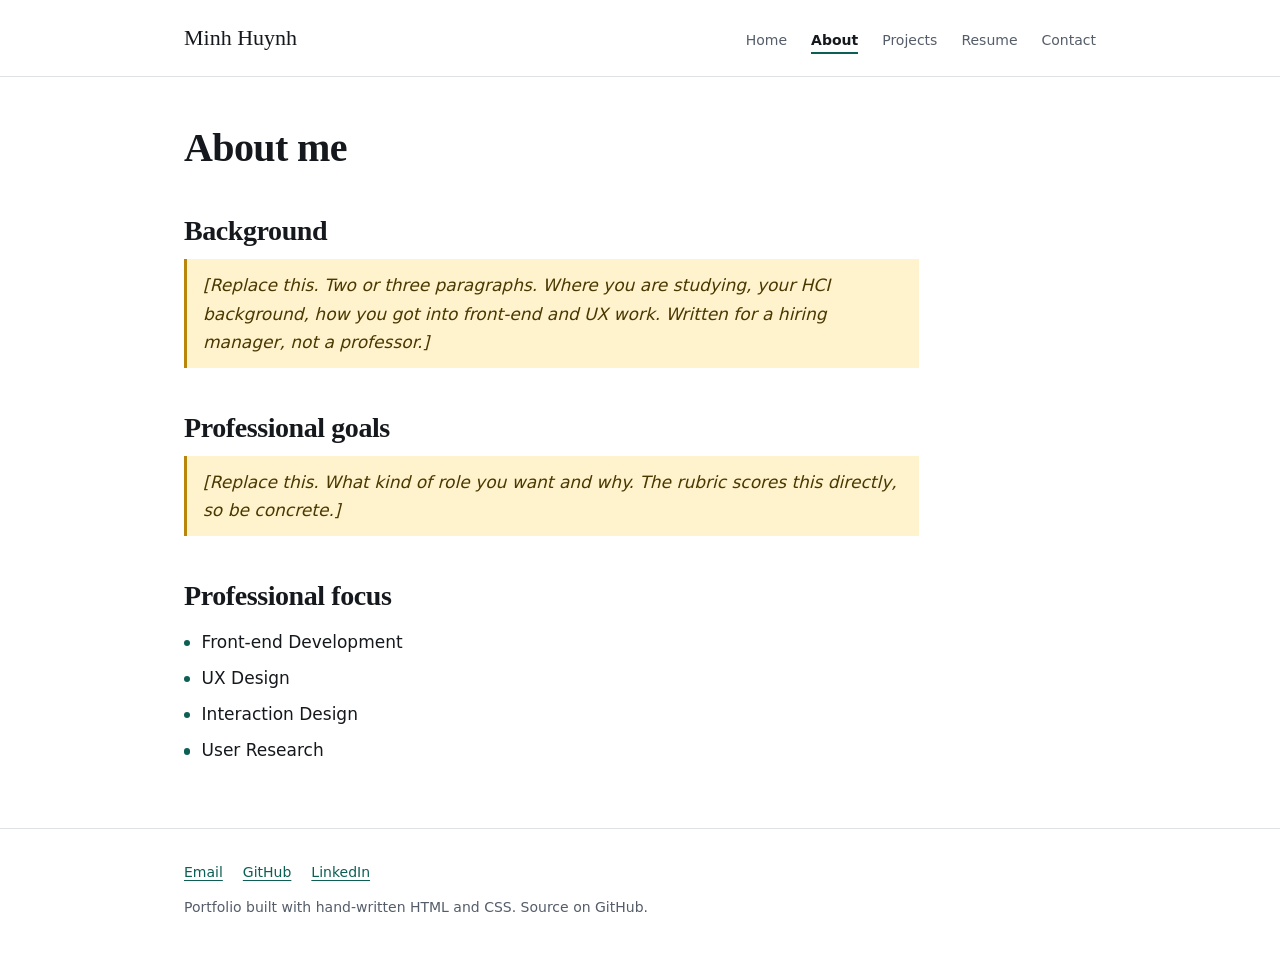
==== about/index.html @ adf96a78 "Add portfolio structure: nine pages, shared shell, stylesheet" ====
<!DOCTYPE html>
<html lang="en">
<head>
<meta charset="utf-8">
<meta name="viewport" content="width=device-width, initial-scale=1">
<title>About | Minh Huynh</title>
<meta name="description" content="Background, professional goals, and interests of Minh Huynh.">
<link rel="stylesheet" href="../css/style.css">
</head>
<body>
<a class="skip-link" href="#main">Skip to main content</a>

<header class="site-header">
  <div class="wrap header-inner">
    <a class="brand" href="../">Minh&nbsp;Huynh</a>
    <nav aria-label="Main">
      <ul class="nav">
        <li><a href="../">Home</a></li>
        <li><a href="../about/" aria-current="page">About</a></li>
        <li><a href="../projects/">Projects</a></li>
        <li><a href="../resume/">Resume</a></li>
        <li><a href="../contact/">Contact</a></li>
      </ul>
    </nav>
  </div>
</header>

<main id="main" tabindex="-1">
  <div class="wrap">
    <header class="page-head">
      <h1>About me</h1>
    </header>

    <section aria-labelledby="bio">
      <h2 id="bio">Background</h2>
      <p class="todo">[Replace this. Two or three paragraphs. Where you are studying, your HCI background, how you got into front-end and UX work. Written for a hiring manager, not a professor.]</p>
    </section>

    <section aria-labelledby="goals">
      <h2 id="goals">Professional goals</h2>
      <p class="todo">[Replace this. What kind of role you want and why. The rubric scores this directly, so be concrete.]</p>
    </section>

    <section aria-labelledby="focus">
      <h2 id="focus">Professional focus</h2>
      <ul class="pill-list">
        <li>Front-end Development</li>
        <li>UX Design</li>
        <li>Interaction Design</li>
        <li>User Research</li>
      </ul>
    </section>
  </div>

</main>

<footer class="site-footer">
  <div class="wrap">
    <p class="footer-links">
      <a href="mailto:huynhmin1003@gmail.com">Email</a>
      <a href="https://github.com/minhhuynh103">GitHub</a>
      <a href="https://www.linkedin.com/in/minh-huynh-b7bb15228/">LinkedIn</a>
    </p>
    <p class="footer-note">Portfolio built with hand-written HTML and CSS. Source on GitHub.</p>
  </div>
</footer>
</body>
</html>
---- css/style.css ----
/* ============================================================
   Minh Huynh — portfolio stylesheet
   Structure first. Every visual decision lives in the tokens
   below, so you can change the whole look from one block.
   ============================================================ */

/* --- 1. Design tokens ------------------------------------- */
:root {
  /* Colour. All text pairs below meet WCAG AA on --bg.
     If you change these, re-check with a contrast checker. */
  --bg:        #ffffff;
  --bg-sunk:   #f4f5f6;   /* cards, quiet panels */
  --ink:       #15181c;   /* body text        16.7:1 on --bg */
  --ink-muted: #545d69;   /* captions, meta    6.6:1 on --bg */
  --accent:    #0b5f55;   /* links, emphasis   7.1:1 on --bg */
  --accent-hi: #084842;   /* hover */
  --rule:      #dfe2e5;

  /* Type. Swap these two lines to change the whole voice.
     For a web font, add a <link> in each page <head> first. */
  --font-display: "Iowan Old Style", "Palatino Linotype", Palatino, Georgia, serif;
  --font-body: system-ui, -apple-system, "Segoe UI", Roboto, sans-serif;

  /* Scale */
  --step--1: 0.875rem;
  --step-0:  1.0625rem;
  --step-1:  1.375rem;
  --step-2:  1.75rem;
  --step-3:  2.5rem;
  --step-4:  3.25rem;

  --measure: 68ch;        /* readable line length */
  --wrap: 60rem;
  --gap: 1.5rem;
}

/* --- 2. Reset --------------------------------------------- */
*, *::before, *::after { box-sizing: border-box; }
body, h1, h2, h3, p, ul, ol, figure, blockquote { margin: 0; }
ul { padding: 0; list-style: none; }
img { max-width: 100%; height: auto; display: block; }

/* --- 3. Base ---------------------------------------------- */
body {
  font-family: var(--font-body);
  font-size: var(--step-0);
  line-height: 1.65;
  color: var(--ink);
  background: var(--bg);
  -webkit-font-smoothing: antialiased;
}

h1, h2, h3 {
  font-family: var(--font-display);
  line-height: 1.15;
  font-weight: 600;
  letter-spacing: -0.015em;
}
h1 { font-size: var(--step-3); }
h2 { font-size: var(--step-2); margin-block: 2.75rem 0.75rem; }
h3 { font-size: var(--step-1); }

p, li { max-width: var(--measure); }
p + p { margin-top: 1rem; }

a { color: var(--accent); text-underline-offset: 0.18em; }
a:hover { color: var(--accent-hi); }

/* Visible focus. Do not remove. */
:focus-visible {
  outline: 3px solid var(--accent);
  outline-offset: 3px;
  border-radius: 2px;
}

.wrap {
  max-width: var(--wrap);
  margin-inline: auto;
  padding-inline: var(--gap);
}

/* --- 4. Skip link ----------------------------------------- */
.skip-link {
  position: absolute;
  left: -9999px;
  top: 0;
  background: var(--ink);
  color: #fff;
  padding: 0.75rem 1.25rem;
  z-index: 100;
}
.skip-link:focus {
  left: 0;
  color: #fff;
}

/* --- 5. Header and nav ------------------------------------ */
.site-header {
  border-bottom: 1px solid var(--rule);
  padding-block: 1.25rem;
}
.header-inner {
  display: flex;
  flex-wrap: wrap;
  align-items: baseline;
  justify-content: space-between;
  gap: 1rem;
}
.brand {
  font-family: var(--font-display);
  font-size: var(--step-1);
  color: var(--ink);
  text-decoration: none;
}
.nav {
  display: flex;
  flex-wrap: wrap;
  gap: 1.5rem;
  font-size: var(--step--1);
}
.nav a {
  color: var(--ink-muted);
  text-decoration: none;
  padding-block: 0.25rem;
  border-bottom: 2px solid transparent;
}
.nav a:hover { color: var(--ink); }
/* Current page is marked two ways, not by colour alone. */
.nav a[aria-current="page"] {
  color: var(--ink);
  border-bottom-color: var(--accent);
  font-weight: 600;
}

/* --- 6. Page furniture ------------------------------------ */
main { padding-block: 3rem 4rem; }
.page-head { margin-bottom: 1rem; }
.crumbs {
  font-size: var(--step--1);
  color: var(--ink-muted);
  margin-bottom: 1.5rem;
}
.crumbs span { padding-inline: 0.4rem; }

.eyebrow {
  font-size: var(--step--1);
  letter-spacing: 0.08em;
  text-transform: uppercase;
  color: var(--ink-muted);
  margin-bottom: 0.75rem;
}
.kicker { color: var(--ink-muted); margin-top: 0.5rem; }
.lede { font-size: var(--step-1); line-height: 1.5; margin-top: 1rem; }
.skills { color: var(--ink-muted); }

.hero { padding-block: 2rem 1rem; }
.hero h1 { font-size: var(--step-4); }

/* --- 7. Buttons ------------------------------------------- */
.cta-row {
  display: flex;
  flex-wrap: wrap;
  gap: 0.75rem;
  margin-top: 2rem;
  max-width: none;
}
.btn {
  display: inline-block;
  padding: 0.7rem 1.25rem;
  background: var(--accent);
  color: #fff;
  text-decoration: none;
  border-radius: 4px;
  font-size: var(--step--1);
  font-weight: 600;
}
.btn:hover { background: var(--accent-hi); color: #fff; }
.btn-quiet {
  background: transparent;
  color: var(--accent);
  border: 1px solid var(--rule);
}
.btn-quiet:hover { background: var(--bg-sunk); color: var(--accent-hi); }

/* --- 8. Cards --------------------------------------------- */
.cards {
  display: grid;
  grid-template-columns: repeat(auto-fit, minmax(16rem, 1fr));
  gap: var(--gap);
  margin-top: 1.5rem;
}
.card {
  max-width: none;
  background: var(--bg-sunk);
  border: 1px solid var(--rule);
  border-radius: 6px;
  padding: 1.5rem;
}
.card h3 { margin-bottom: 0.5rem; }
.card h3 a { text-decoration: none; }
.card h3 a:hover { text-decoration: underline; }
.card p { font-size: var(--step--1); max-width: none; }
.card .kicker { margin-bottom: 0.5rem; }

/* --- 9. Lists and figures --------------------------------- */
.pill-list, .contact-list { display: grid; gap: 0.5rem; margin-top: 1rem; }
.pill-list li { padding-left: 1.1rem; position: relative; }
.pill-list li::before {
  content: "";
  position: absolute; left: 0; top: 0.7em;
  width: 0.4rem; height: 0.4rem;
  background: var(--accent);
  border-radius: 50%;
}
figure { margin-top: 1.5rem; }
figure img { border: 1px solid var(--rule); border-radius: 4px; }
figcaption {
  font-size: var(--step--1);
  color: var(--ink-muted);
  margin-top: 0.6rem;
  max-width: var(--measure);
}

/* --- 10. Footer ------------------------------------------- */
.site-footer {
  border-top: 1px solid var(--rule);
  padding-block: 2rem 3rem;
  font-size: var(--step--1);
  color: var(--ink-muted);
}
.footer-links { display: flex; flex-wrap: wrap; gap: 1.25rem; max-width: none; }
.footer-note { margin-top: 0.75rem; }

/* --- 11. Utilities ---------------------------------------- */
.visually-hidden {
  position: absolute;
  width: 1px; height: 1px;
  padding: 0; margin: -1px;
  overflow: hidden;
  clip: rect(0 0 0 0);
  white-space: nowrap;
  border: 0;
}

/* Placeholder marker. DELETE this rule once all [brackets] are gone —
   if anything still shows up highlighted, you missed a spot. */
.todo {
  background: #fff3cd;
  border-left: 3px solid #b8860b;
  padding: 0.75rem 1rem;
  color: #4a3800;
  font-style: italic;
}

/* --- 12. Small screens ------------------------------------ */
@media (max-width: 40rem) {
  :root { --step-3: 2rem; --step-4: 2.35rem; --step-2: 1.5rem; }
  .header-inner { flex-direction: column; align-items: flex-start; }
  .nav { gap: 1rem 1.1rem; }
  main { padding-block: 2rem 3rem; }
}

/* --- 13. Preferences and print ---------------------------- */
@media (prefers-reduced-motion: reduce) {
  *, *::before, *::after {
    animation-duration: 0.01ms !important;
    transition-duration: 0.01ms !important;
  }
}
@media print {
  .site-header, .site-footer, .skip-link, .cta-row { display: none; }
  body { color: #000; }
  a::after { content: " (" attr(href) ")"; font-size: 0.85em; }
}
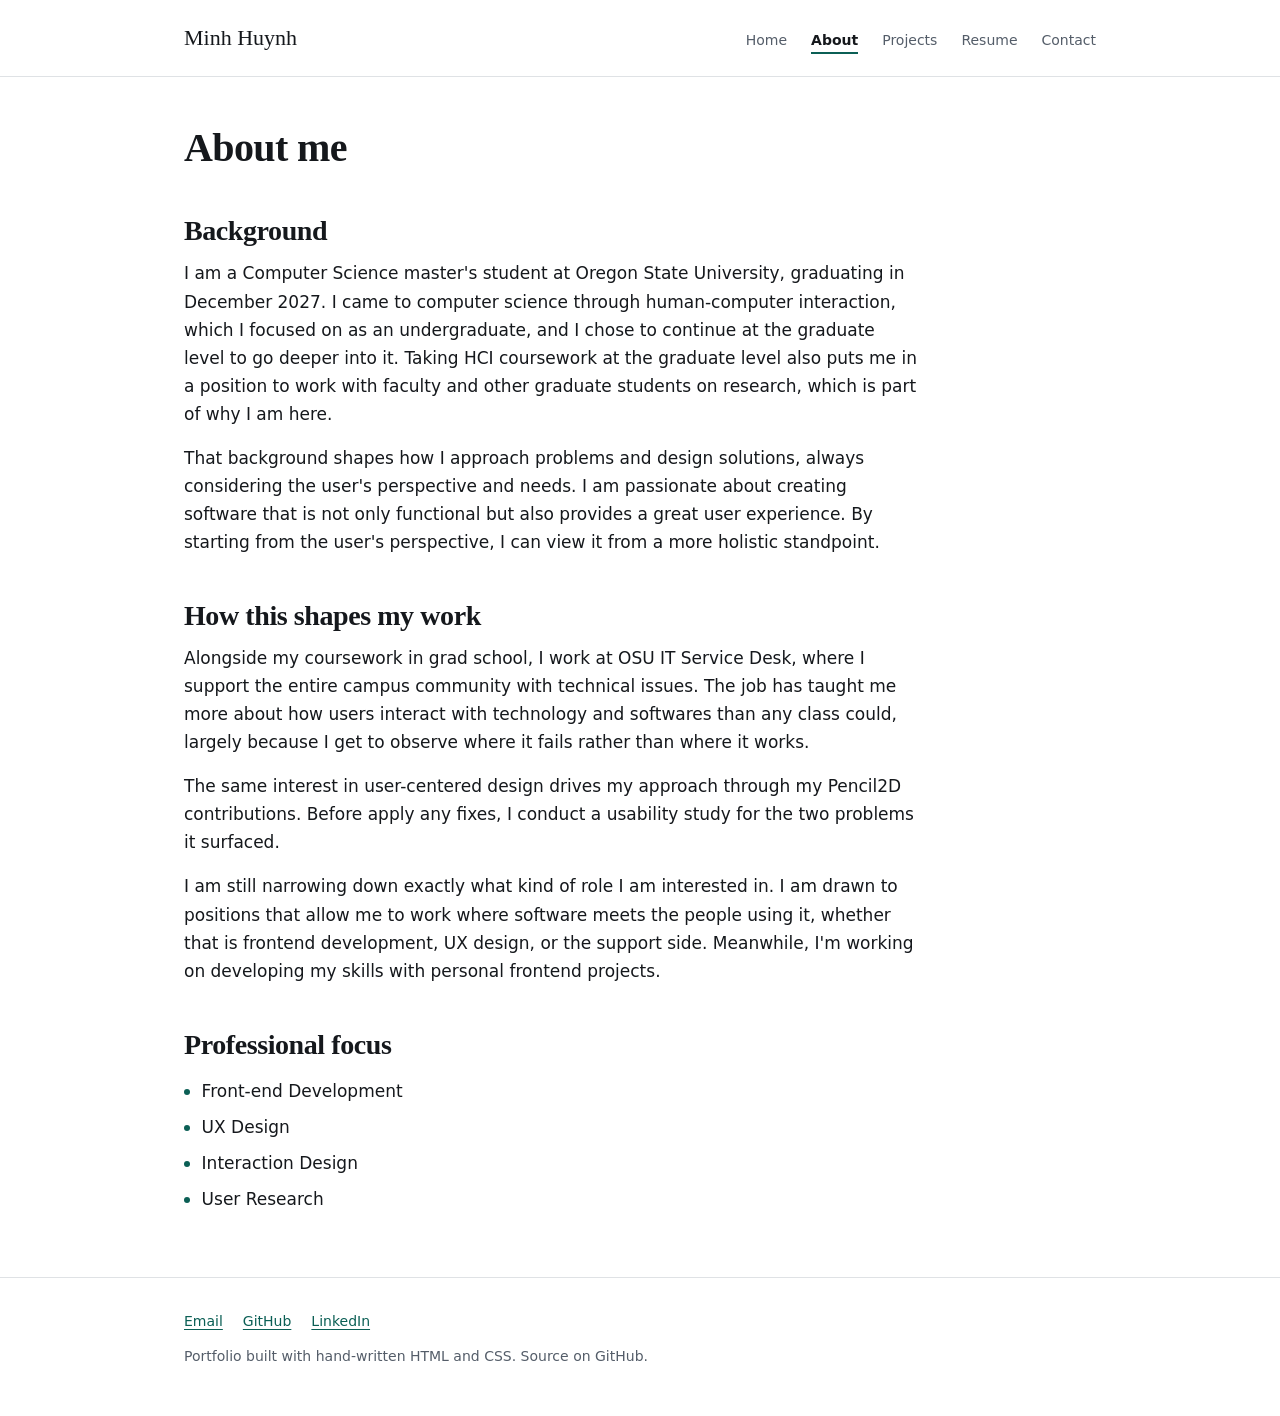
==== commit fdf9b739: "about me added" ====
--- a/about/index.html
+++ b/about/index.html
@@ -33,12 +33,15 @@
 
     <section aria-labelledby="bio">
       <h2 id="bio">Background</h2>
-      <p class="todo">[Replace this. Two or three paragraphs. Where you are studying, your HCI background, how you got into front-end and UX work. Written for a hiring manager, not a professor.]</p>
+      <p>I am a Computer Science master's student at Oregon State University, graduating in December 2027. I came to computer science through human-computer interaction, which I focused on as an undergraduate, and I chose to continue at the graduate level to go deeper into it. Taking HCI coursework at the graduate level also puts me in a position to work with faculty and other graduate students on research, which is part of why I am here.</p>
+      <p>That background shapes how I approach problems and design solutions, always considering the user's perspective and needs. I am passionate about creating software that is not only functional but also provides a great user experience. By starting from the user's perspective, I can view it from a more holistic standpoint.</p>
     </section>
 
     <section aria-labelledby="goals">
-      <h2 id="goals">Professional goals</h2>
-      <p class="todo">[Replace this. What kind of role you want and why. The rubric scores this directly, so be concrete.]</p>
+      <h2 id="goals">How this shapes my work</h2>
+      <p>Alongside my coursework in grad school, I work at OSU IT Service Desk, where I support the entire campus community with technical issues. The job has taught me more about how users interact with technology and softwares than any class could, largely because I get to observe where it fails rather than where it works.</p>
+      <p>The same interest in user-centered design drives my approach through my Pencil2D contributions. Before apply any fixes, I conduct a usability study for the two problems it surfaced.</p>
+      <p>I am still narrowing down exactly what kind of role I am interested in. I am drawn to positions that allow me to work where software meets the people using it, whether that is frontend development, UX design, or the support side. Meanwhile, I'm working on developing my skills with personal frontend projects.</p>
     </section>
 
     <section aria-labelledby="focus">
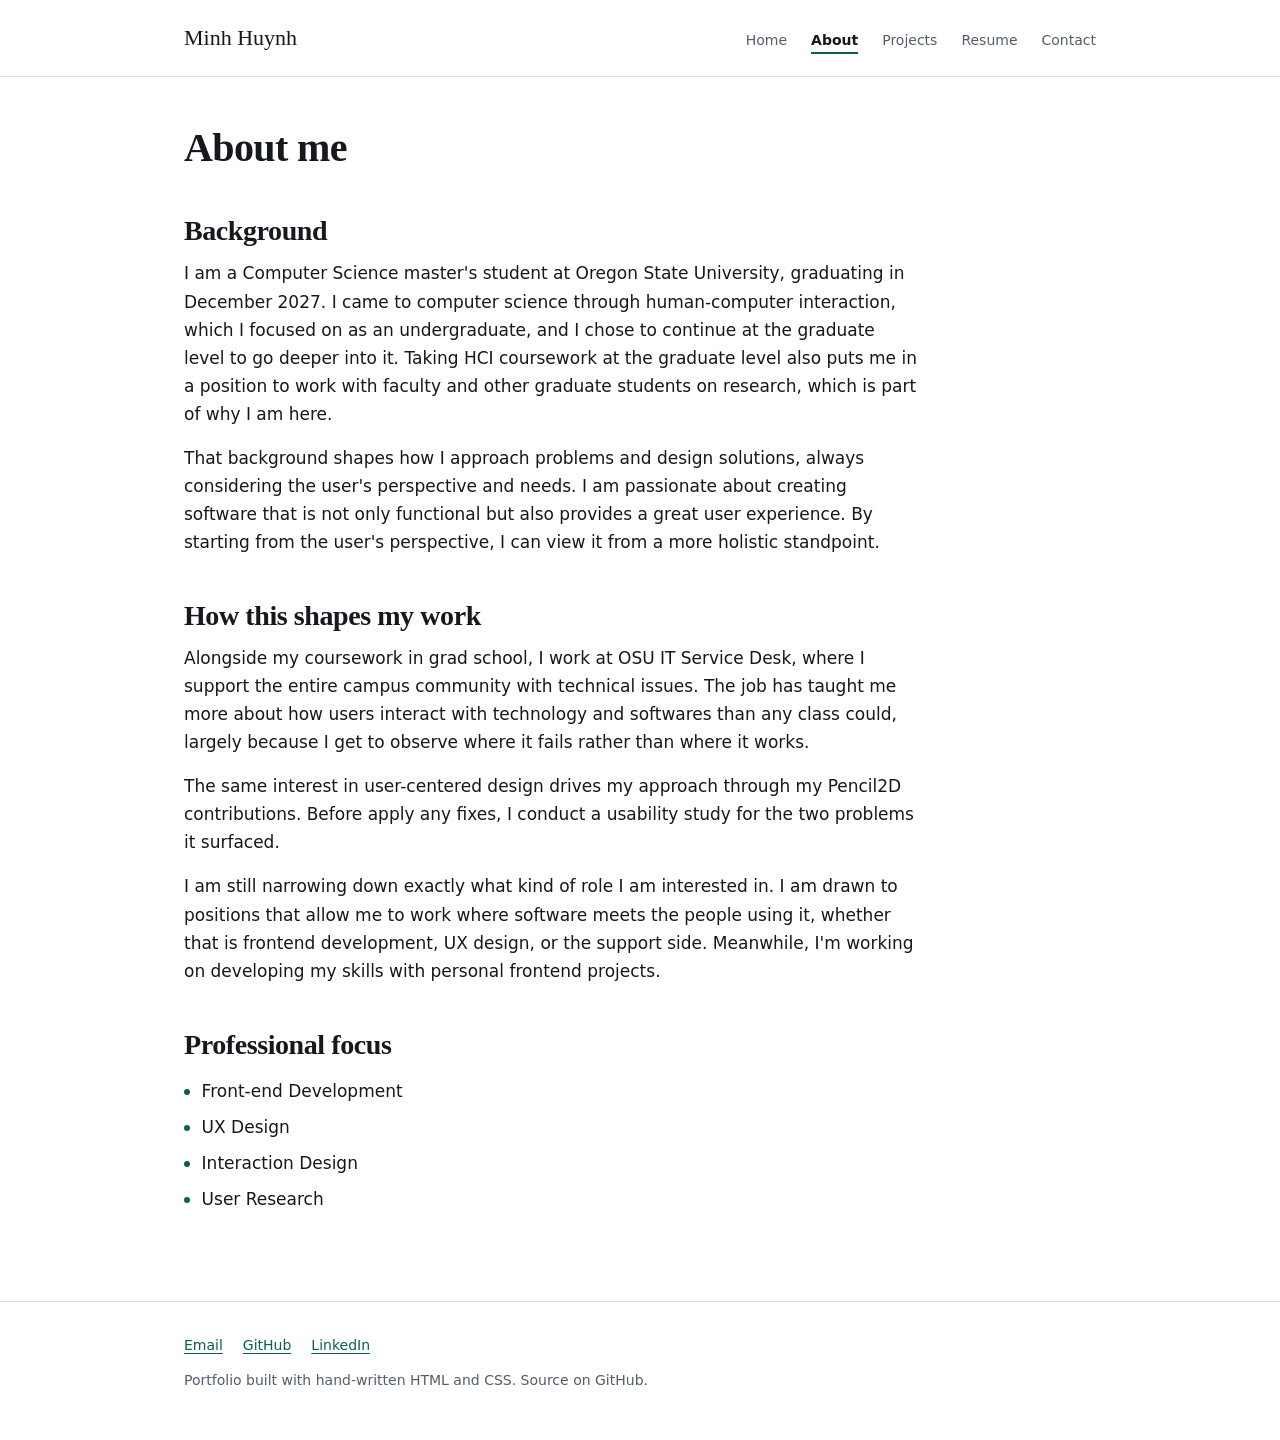
==== commit 57759513: "update linkedin" ====
--- a/about/index.html
+++ b/about/index.html
@@ -62,7 +62,7 @@
     <p class="footer-links">
       <a href="mailto:huynhmin1003@gmail.com">Email</a>
       <a href="https://github.com/minhhuynh103">GitHub</a>
-      <a href="https://www.linkedin.com/in/minh-huynh-b7bb15228/">LinkedIn</a>
+      <a href="https://www.linkedin.com/in/minhhuynh103/">LinkedIn</a>
     </p>
     <p class="footer-note">Portfolio built with hand-written HTML and CSS. Source on GitHub.</p>
   </div>
--- a/css/style.css
+++ b/css/style.css
@@ -205,6 +205,7 @@
 /* --- 9. Lists and figures --------------------------------- */
 .pill-list, .contact-list { display: grid; gap: 0.5rem; margin-top: 1rem; }
 .pill-list li { padding-left: 1.1rem; position: relative; }
+.pill-list { margin-bottom: 1.5rem; }
 .pill-list li::before {
   content: "";
   position: absolute; left: 0; top: 0.7em;
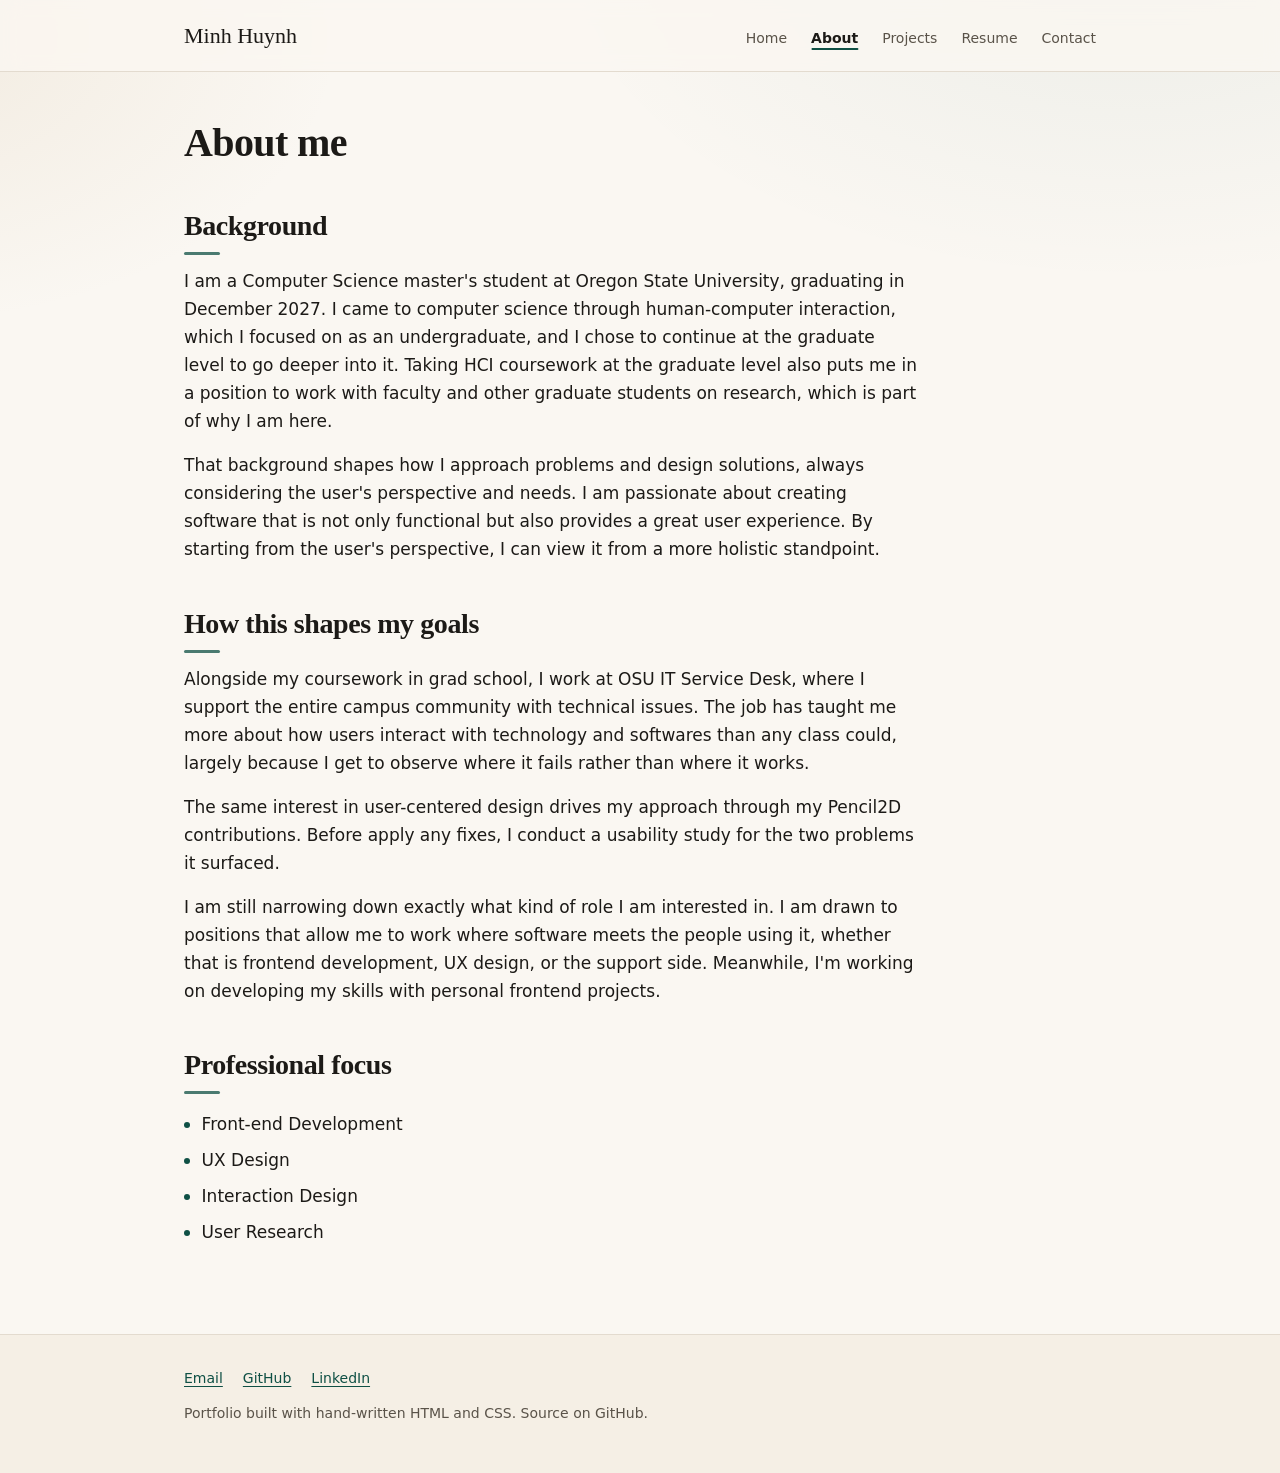
==== commit 336b0caf: "fix about" ====
--- a/about/index.html
+++ b/about/index.html
@@ -27,24 +27,24 @@
 
 <main id="main" tabindex="-1">
   <div class="wrap">
-    <header class="page-head">
+    <header class="page-head reveal">
       <h1>About me</h1>
     </header>
 
-    <section aria-labelledby="bio">
+    <section class="reveal" aria-labelledby="bio">
       <h2 id="bio">Background</h2>
       <p>I am a Computer Science master's student at Oregon State University, graduating in December 2027. I came to computer science through human-computer interaction, which I focused on as an undergraduate, and I chose to continue at the graduate level to go deeper into it. Taking HCI coursework at the graduate level also puts me in a position to work with faculty and other graduate students on research, which is part of why I am here.</p>
       <p>That background shapes how I approach problems and design solutions, always considering the user's perspective and needs. I am passionate about creating software that is not only functional but also provides a great user experience. By starting from the user's perspective, I can view it from a more holistic standpoint.</p>
     </section>
 
-    <section aria-labelledby="goals">
-      <h2 id="goals">How this shapes my work</h2>
+    <section class="reveal" aria-labelledby="goals">
+      <h2 id="goals">How this shapes my goals</h2>
       <p>Alongside my coursework in grad school, I work at OSU IT Service Desk, where I support the entire campus community with technical issues. The job has taught me more about how users interact with technology and softwares than any class could, largely because I get to observe where it fails rather than where it works.</p>
       <p>The same interest in user-centered design drives my approach through my Pencil2D contributions. Before apply any fixes, I conduct a usability study for the two problems it surfaced.</p>
       <p>I am still narrowing down exactly what kind of role I am interested in. I am drawn to positions that allow me to work where software meets the people using it, whether that is frontend development, UX design, or the support side. Meanwhile, I'm working on developing my skills with personal frontend projects.</p>
     </section>
 
-    <section aria-labelledby="focus">
+    <section class="reveal" aria-labelledby="focus">
       <h2 id="focus">Professional focus</h2>
       <ul class="pill-list">
         <li>Front-end Development</li>
@@ -67,5 +67,6 @@
     <p class="footer-note">Portfolio built with hand-written HTML and CSS. Source on GitHub.</p>
   </div>
 </footer>
+<script src="../js/enhance.js" defer></script>
 </body>
 </html>
--- a/css/style.css
+++ b/css/style.css
@@ -2,22 +2,34 @@
    Minh Huynh — portfolio stylesheet
    Structure first. Every visual decision lives in the tokens
    below, so you can change the whole look from one block.
+
+   Palette: warm beige paper with a deep green accent.
+   All text pairs meet WCAG AA; most meet AAA.
    ============================================================ */
 
 /* --- 1. Design tokens ------------------------------------- */
 :root {
-  /* Colour. All text pairs below meet WCAG AA on --bg.
+  /* Colour. Contrast ratios noted against --bg.
      If you change these, re-check with a contrast checker. */
-  --bg:        #ffffff;
-  --bg-sunk:   #f4f5f6;   /* cards, quiet panels */
-  --ink:       #15181c;   /* body text        16.7:1 on --bg */
-  --ink-muted: #545d69;   /* captions, meta    6.6:1 on --bg */
-  --accent:    #0b5f55;   /* links, emphasis   7.1:1 on --bg */
-  --accent-hi: #084842;   /* hover */
-  --rule:      #dfe2e5;
-
-  /* Type. Swap these two lines to change the whole voice.
-     For a web font, add a <link> in each page <head> first. */
+  --bg:          #faf7f2;   /* warm paper */
+  --bg-tint:     #f5efe5;   /* hero wash, quiet bands */
+  --surface:     #fffdfa;   /* cards sit above the page */
+  --bg-sunk:     #f2ece2;   /* recessed panels */
+  --ink:         #1c1a17;   /* body text        16.3:1 */
+  --ink-muted:   #5a5349;   /* captions, meta    7.1:1 */
+  --accent:      #0f5045;   /* links, emphasis   8.7:1 */
+  --accent-hi:   #0a3b33;   /* hover            11.7:1 */
+  --accent-soft: #e4ede9;   /* accent-tinted fill */
+  --rule:        #e3dbcf;   /* hairline dividers */
+  --rule-strong: #cfc2ae;   /* card edges */
+
+  /* Elevation. Warm-tinted shadows, never pure black. */
+  --shadow-1: 0 1px 2px rgba(60, 46, 26, 0.05),
+              0 2px 6px rgba(60, 46, 26, 0.04);
+  --shadow-2: 0 2px 4px rgba(60, 46, 26, 0.06),
+              0 10px 24px rgba(60, 46, 26, 0.09);
+
+  /* Type. Swap these two lines to change the whole voice. */
   --font-display: "Iowan Old Style", "Palatino Linotype", Palatino, Georgia, serif;
   --font-body: system-ui, -apple-system, "Segoe UI", Roboto, sans-serif;
 
@@ -32,6 +44,13 @@
   --measure: 68ch;        /* readable line length */
   --wrap: 60rem;
   --gap: 1.5rem;
+  --radius: 10px;
+
+  /* Motion. One curve, three speeds, so everything feels related. */
+  --ease: cubic-bezier(0.22, 0.61, 0.36, 1);
+  --fast: 140ms;
+  --mid:  260ms;
+  --slow: 620ms;
 }
 
 /* --- 2. Reset --------------------------------------------- */
@@ -39,6 +58,7 @@
 body, h1, h2, h3, p, ul, ol, figure, blockquote { margin: 0; }
 ul { padding: 0; list-style: none; }
 img { max-width: 100%; height: auto; display: block; }
+html { scroll-behavior: smooth; }
 
 /* --- 3. Base ---------------------------------------------- */
 body {
@@ -46,8 +66,18 @@
   font-size: var(--step-0);
   line-height: 1.65;
   color: var(--ink);
-  background: var(--bg);
+  background-color: var(--bg);
+  /* Two very soft washes so the page is not a flat block of beige. */
+  background-image:
+    radial-gradient(58rem 34rem at 88% -6%, rgba(15, 80, 69, 0.06), transparent 62%),
+    radial-gradient(46rem 30rem at -8% 4%, rgba(196, 168, 122, 0.15), transparent 60%);
+  background-repeat: no-repeat;
+  background-attachment: fixed;
   -webkit-font-smoothing: antialiased;
+  /* Footer stays pinned to the bottom on short pages. */
+  min-height: 100vh;
+  display: flex;
+  flex-direction: column;
 }
 
 h1, h2, h3 {
@@ -60,17 +90,34 @@
 h2 { font-size: var(--step-2); margin-block: 2.75rem 0.75rem; }
 h3 { font-size: var(--step-1); }
 
+/* A short accent rule under section headings. Decorative only. */
+main h2::after {
+  content: "";
+  display: block;
+  width: 2.25rem;
+  height: 3px;
+  margin-top: 0.6rem;
+  border-radius: 2px;
+  background: var(--accent);
+  opacity: 0.75;
+}
+main h2.visually-hidden::after { display: none; }
+
 p, li { max-width: var(--measure); }
 p + p { margin-top: 1rem; }
 
-a { color: var(--accent); text-underline-offset: 0.18em; }
+a {
+  color: var(--accent);
+  text-underline-offset: 0.18em;
+  transition: color var(--fast) var(--ease);
+}
 a:hover { color: var(--accent-hi); }
 
 /* Visible focus. Do not remove. */
 :focus-visible {
   outline: 3px solid var(--accent);
   outline-offset: 3px;
-  border-radius: 2px;
+  border-radius: 3px;
 }
 
 .wrap {
@@ -87,7 +134,7 @@
   background: var(--ink);
   color: #fff;
   padding: 0.75rem 1.25rem;
-  z-index: 100;
+  z-index: 200;
 }
 .skip-link:focus {
   left: 0;
@@ -96,9 +143,29 @@
 
 /* --- 5. Header and nav ------------------------------------ */
 .site-header {
+  position: sticky;
+  top: 0;
+  z-index: 100;
   border-bottom: 1px solid var(--rule);
-  padding-block: 1.25rem;
-}
+  padding-block: 1.1rem;
+  background: rgba(250, 247, 242, 0.82);
+  -webkit-backdrop-filter: saturate(1.4) blur(10px);
+  backdrop-filter: saturate(1.4) blur(10px);
+  transition: box-shadow var(--mid) var(--ease),
+              padding var(--mid) var(--ease),
+              background-color var(--mid) var(--ease);
+}
+/* .is-stuck is added by js/enhance.js once the page scrolls. */
+.site-header.is-stuck {
+  box-shadow: var(--shadow-1);
+  padding-block: 0.7rem;
+  background: rgba(250, 247, 242, 0.94);
+}
+/* No blur support: fall back to an opaque bar so text stays legible. */
+@supports not ((backdrop-filter: blur(1px)) or (-webkit-backdrop-filter: blur(1px))) {
+  .site-header { background: var(--bg); }
+}
+
 .header-inner {
   display: flex;
   flex-wrap: wrap;
@@ -111,7 +178,10 @@
   font-size: var(--step-1);
   color: var(--ink);
   text-decoration: none;
-}
+  transition: color var(--fast) var(--ease);
+}
+.brand:hover { color: var(--accent); }
+
 .nav {
   display: flex;
   flex-wrap: wrap;
@@ -119,21 +189,36 @@
   font-size: var(--step--1);
 }
 .nav a {
+  position: relative;
   color: var(--ink-muted);
   text-decoration: none;
   padding-block: 0.25rem;
-  border-bottom: 2px solid transparent;
+  transition: color var(--fast) var(--ease);
+}
+/* Underline grows out from the centre on hover. */
+.nav a::after {
+  content: "";
+  position: absolute;
+  left: 50%;
+  bottom: 0;
+  width: 0;
+  height: 2px;
+  border-radius: 2px;
+  background: var(--accent);
+  transform: translateX(-50%);
+  transition: width var(--mid) var(--ease);
 }
 .nav a:hover { color: var(--ink); }
+.nav a:hover::after { width: 100%; }
 /* Current page is marked two ways, not by colour alone. */
 .nav a[aria-current="page"] {
   color: var(--ink);
-  border-bottom-color: var(--accent);
   font-weight: 600;
 }
+.nav a[aria-current="page"]::after { width: 100%; }
 
 /* --- 6. Page furniture ------------------------------------ */
-main { padding-block: 3rem 4rem; }
+main { padding-block: 3rem 4rem; flex: 1 0 auto; }
 .page-head { margin-bottom: 1rem; }
 .crumbs {
   font-size: var(--step--1);
@@ -151,10 +236,26 @@
 }
 .kicker { color: var(--ink-muted); margin-top: 0.5rem; }
 .lede { font-size: var(--step-1); line-height: 1.5; margin-top: 1rem; }
-.skills { color: var(--ink-muted); }
-
-.hero { padding-block: 2rem 1rem; }
+.skills {
+  color: var(--ink-muted);
+  background: var(--accent-soft);
+  border-left: 3px solid var(--accent);
+  border-radius: 0 6px 6px 0;
+  padding: 0.85rem 1.1rem;
+  max-width: var(--measure);
+}
+
+/* Hero sits in a soft tinted card so the homepage has a focal point. */
+.hero {
+  padding: 2.75rem 2.25rem 2.5rem;
+  margin-top: 0.5rem;
+  background: linear-gradient(160deg, var(--bg-tint), rgba(255, 253, 250, 0.6) 70%);
+  border: 1px solid var(--rule);
+  border-radius: 16px;
+  box-shadow: var(--shadow-1);
+}
 .hero h1 { font-size: var(--step-4); }
+.hero .lede { max-width: 54ch; }
 
 /* --- 7. Buttons ------------------------------------------- */
 .cta-row {
@@ -166,21 +267,37 @@
 }
 .btn {
   display: inline-block;
-  padding: 0.7rem 1.25rem;
+  padding: 0.7rem 1.35rem;
   background: var(--accent);
   color: #fff;
   text-decoration: none;
-  border-radius: 4px;
+  border: 1px solid transparent;
+  border-radius: 999px;
   font-size: var(--step--1);
   font-weight: 600;
-}
-.btn:hover { background: var(--accent-hi); color: #fff; }
+  box-shadow: var(--shadow-1);
+  transition: transform var(--fast) var(--ease),
+              box-shadow var(--fast) var(--ease),
+              background-color var(--fast) var(--ease),
+              color var(--fast) var(--ease);
+}
+.btn:hover {
+  background: var(--accent-hi);
+  color: #fff;
+  transform: translateY(-2px);
+  box-shadow: var(--shadow-2);
+}
+.btn:active { transform: translateY(0); box-shadow: var(--shadow-1); }
 .btn-quiet {
-  background: transparent;
+  background: var(--surface);
   color: var(--accent);
-  border: 1px solid var(--rule);
-}
-.btn-quiet:hover { background: var(--bg-sunk); color: var(--accent-hi); }
+  border-color: var(--rule-strong);
+}
+.btn-quiet:hover {
+  background: var(--accent-soft);
+  color: var(--accent-hi);
+  border-color: var(--accent);
+}
 
 /* --- 8. Cards --------------------------------------------- */
 .cards {
@@ -190,12 +307,37 @@
   margin-top: 1.5rem;
 }
 .card {
+  position: relative;
   max-width: none;
-  background: var(--bg-sunk);
-  border: 1px solid var(--rule);
-  border-radius: 6px;
-  padding: 1.5rem;
-}
+  overflow: hidden;
+  background: var(--surface);
+  border: 1px solid var(--rule-strong);
+  border-radius: var(--radius);
+  padding: 1.6rem;
+  box-shadow: var(--shadow-1);
+  transition: transform var(--mid) var(--ease),
+              box-shadow var(--mid) var(--ease),
+              border-color var(--mid) var(--ease);
+}
+/* Accent bar wipes across the top edge on hover. */
+.card::before {
+  content: "";
+  position: absolute;
+  inset: 0 auto auto 0;
+  height: 3px;
+  width: 0;
+  background: var(--accent);
+  transition: width var(--slow) var(--ease);
+}
+.card:hover,
+.card:focus-within {
+  transform: translateY(-4px);
+  box-shadow: var(--shadow-2);
+  border-color: var(--accent);
+}
+.card:hover::before,
+.card:focus-within::before { width: 100%; }
+
 .card h3 { margin-bottom: 0.5rem; }
 .card h3 a { text-decoration: none; }
 .card h3 a:hover { text-decoration: underline; }
@@ -213,8 +355,32 @@
   background: var(--accent);
   border-radius: 50%;
 }
-figure { margin-top: 1.5rem; }
-figure img { border: 1px solid var(--rule); border-radius: 4px; }
+.contact-list li {
+  background: var(--surface);
+  border: 1px solid var(--rule);
+  border-radius: 8px;
+  padding: 0.6rem 0.9rem;
+  transition: border-color var(--fast) var(--ease),
+              box-shadow var(--fast) var(--ease);
+}
+.contact-list li:hover {
+  border-color: var(--rule-strong);
+  box-shadow: var(--shadow-1);
+}
+
+figure { margin-top: 1.75rem; }
+figure img {
+  border: 1px solid var(--rule-strong);
+  border-radius: var(--radius);
+  background: var(--surface);
+  box-shadow: var(--shadow-1);
+  transition: transform var(--mid) var(--ease),
+              box-shadow var(--mid) var(--ease);
+}
+figure:hover img {
+  transform: translateY(-3px) scale(1.006);
+  box-shadow: var(--shadow-2);
+}
 figcaption {
   font-size: var(--step--1);
   color: var(--ink-muted);
@@ -224,7 +390,9 @@
 
 /* --- 10. Footer ------------------------------------------- */
 .site-footer {
+  margin-top: auto;
   border-top: 1px solid var(--rule);
+  background: var(--bg-tint);
   padding-block: 2rem 3rem;
   font-size: var(--step--1);
   color: var(--ink-muted);
@@ -243,33 +411,53 @@
   border: 0;
 }
 
-/* Placeholder marker. DELETE this rule once all [brackets] are gone —
-   if anything still shows up highlighted, you missed a spot. */
-.todo {
-  background: #fff3cd;
-  border-left: 3px solid #b8860b;
-  padding: 0.75rem 1rem;
-  color: #4a3800;
-  font-style: italic;
-}
-
-/* --- 12. Small screens ------------------------------------ */
+/* --- 12. Reveal on scroll --------------------------------- */
+/* Progressive enhancement. Without JS, .reveal never gets .js-reveal
+   applied and everything renders visible at full opacity. */
+.js-reveal .reveal {
+  opacity: 0;
+  transform: translateY(18px);
+  transition: opacity var(--slow) var(--ease),
+              transform var(--slow) var(--ease);
+  transition-delay: var(--reveal-delay, 0ms);
+  will-change: opacity, transform;
+}
+.js-reveal .reveal.is-visible {
+  opacity: 1;
+  transform: none;
+}
+
+/* --- 13. Small screens ------------------------------------ */
 @media (max-width: 40rem) {
   :root { --step-3: 2rem; --step-4: 2.35rem; --step-2: 1.5rem; }
   .header-inner { flex-direction: column; align-items: flex-start; }
   .nav { gap: 1rem 1.1rem; }
   main { padding-block: 2rem 3rem; }
-}
-
-/* --- 13. Preferences and print ---------------------------- */
+  .site-header { position: static; }
+  .hero { padding: 1.75rem 1.25rem 2rem; border-radius: 12px; }
+}
+
+/* --- 14. Preferences and print ---------------------------- */
 @media (prefers-reduced-motion: reduce) {
+  html { scroll-behavior: auto; }
   *, *::before, *::after {
     animation-duration: 0.01ms !important;
     transition-duration: 0.01ms !important;
+    animation-iteration-count: 1 !important;
   }
-}
+  /* Never leave revealed content hidden if motion is off. */
+  .js-reveal .reveal { opacity: 1 !important; transform: none !important; }
+  .card:hover, .btn:hover, figure:hover img { transform: none !important; }
+}
+
+@media (prefers-contrast: more) {
+  :root { --rule: #b9a88e; --rule-strong: #8a7d6a; --ink-muted: #4a443b; }
+}
+
 @media print {
   .site-header, .site-footer, .skip-link, .cta-row { display: none; }
-  body { color: #000; }
+  body { color: #000; background: #fff; }
+  .hero, .card, figure img { box-shadow: none; border: 1px solid #999; }
+  .js-reveal .reveal { opacity: 1 !important; transform: none !important; }
   a::after { content: " (" attr(href) ")"; font-size: 0.85em; }
-}
+}
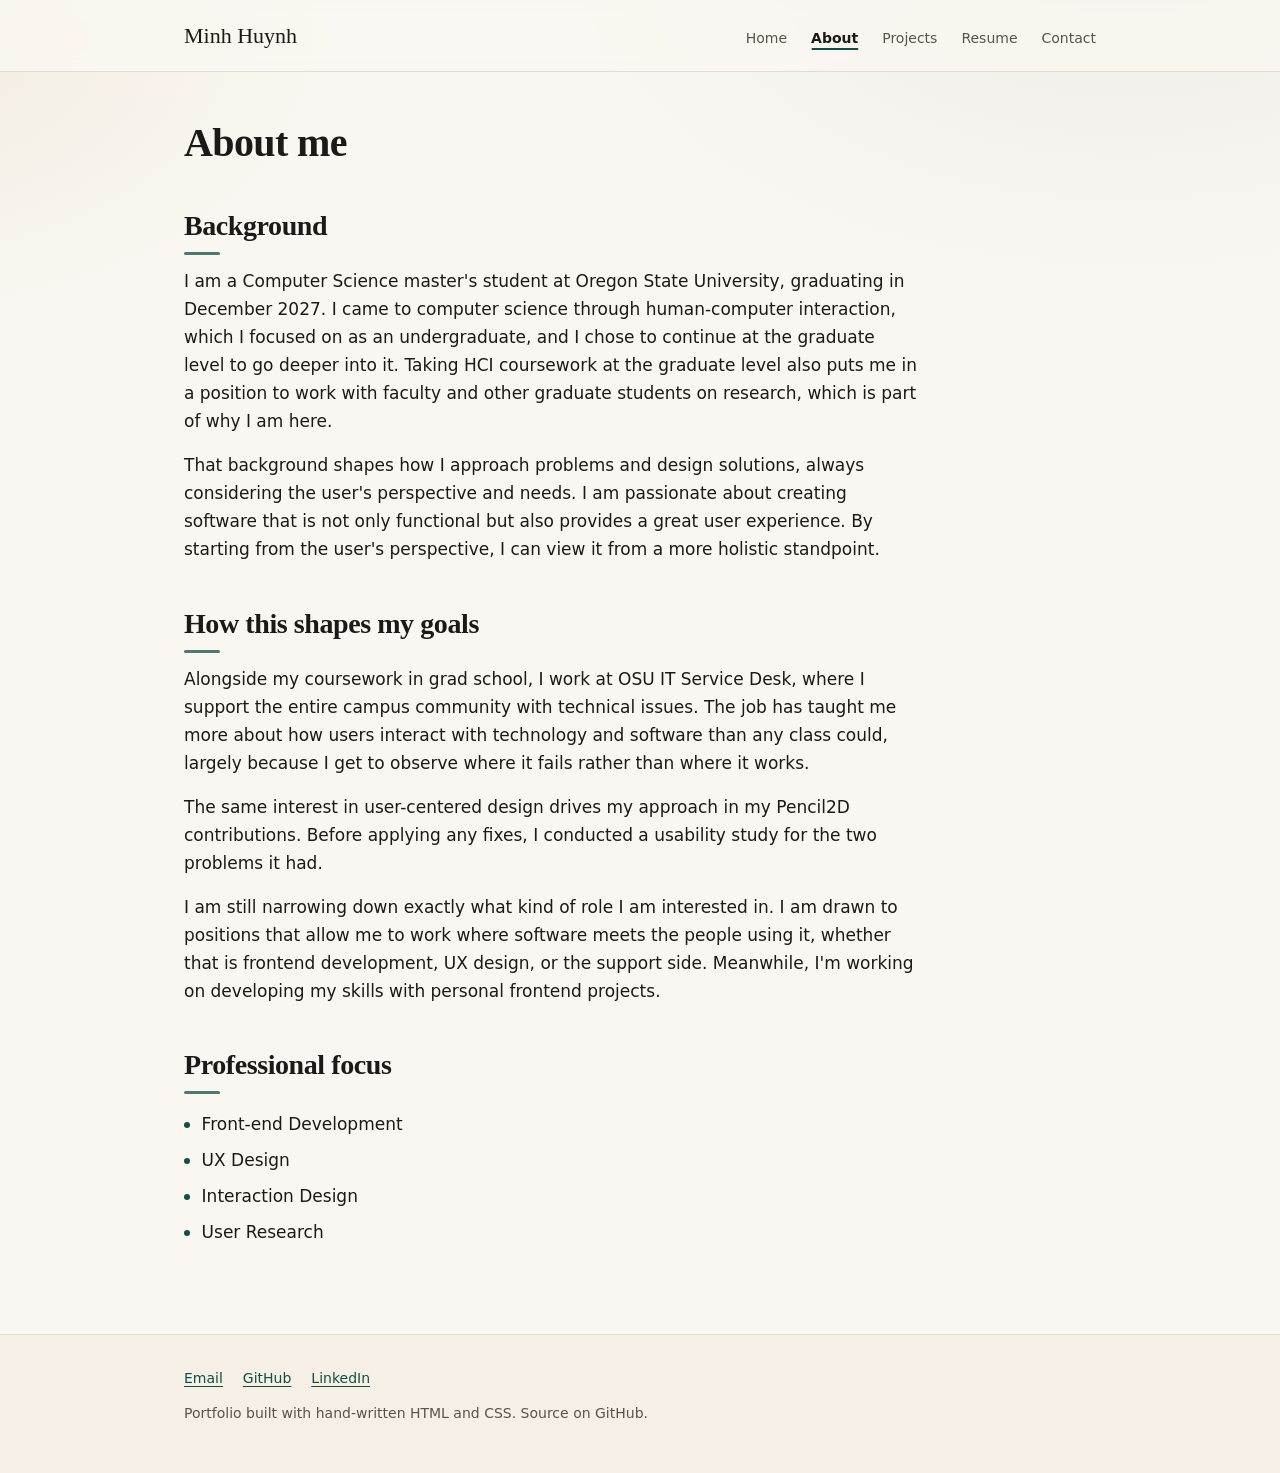
==== commit 4cc0e36a: "changes" ====
--- a/about/index.html
+++ b/about/index.html
@@ -39,8 +39,8 @@
 
     <section class="reveal" aria-labelledby="goals">
       <h2 id="goals">How this shapes my goals</h2>
-      <p>Alongside my coursework in grad school, I work at OSU IT Service Desk, where I support the entire campus community with technical issues. The job has taught me more about how users interact with technology and softwares than any class could, largely because I get to observe where it fails rather than where it works.</p>
-      <p>The same interest in user-centered design drives my approach through my Pencil2D contributions. Before apply any fixes, I conduct a usability study for the two problems it surfaced.</p>
+      <p>Alongside my coursework in grad school, I work at OSU IT Service Desk, where I support the entire campus community with technical issues. The job has taught me more about how users interact with technology and software than any class could, largely because I get to observe where it fails rather than where it works.</p>
+      <p>The same interest in user-centered design drives my approach in my Pencil2D contributions. Before applying any fixes, I conducted a usability study for the two problems it had.</p>
       <p>I am still narrowing down exactly what kind of role I am interested in. I am drawn to positions that allow me to work where software meets the people using it, whether that is frontend development, UX design, or the support side. Meanwhile, I'm working on developing my skills with personal frontend projects.</p>
     </section>
 
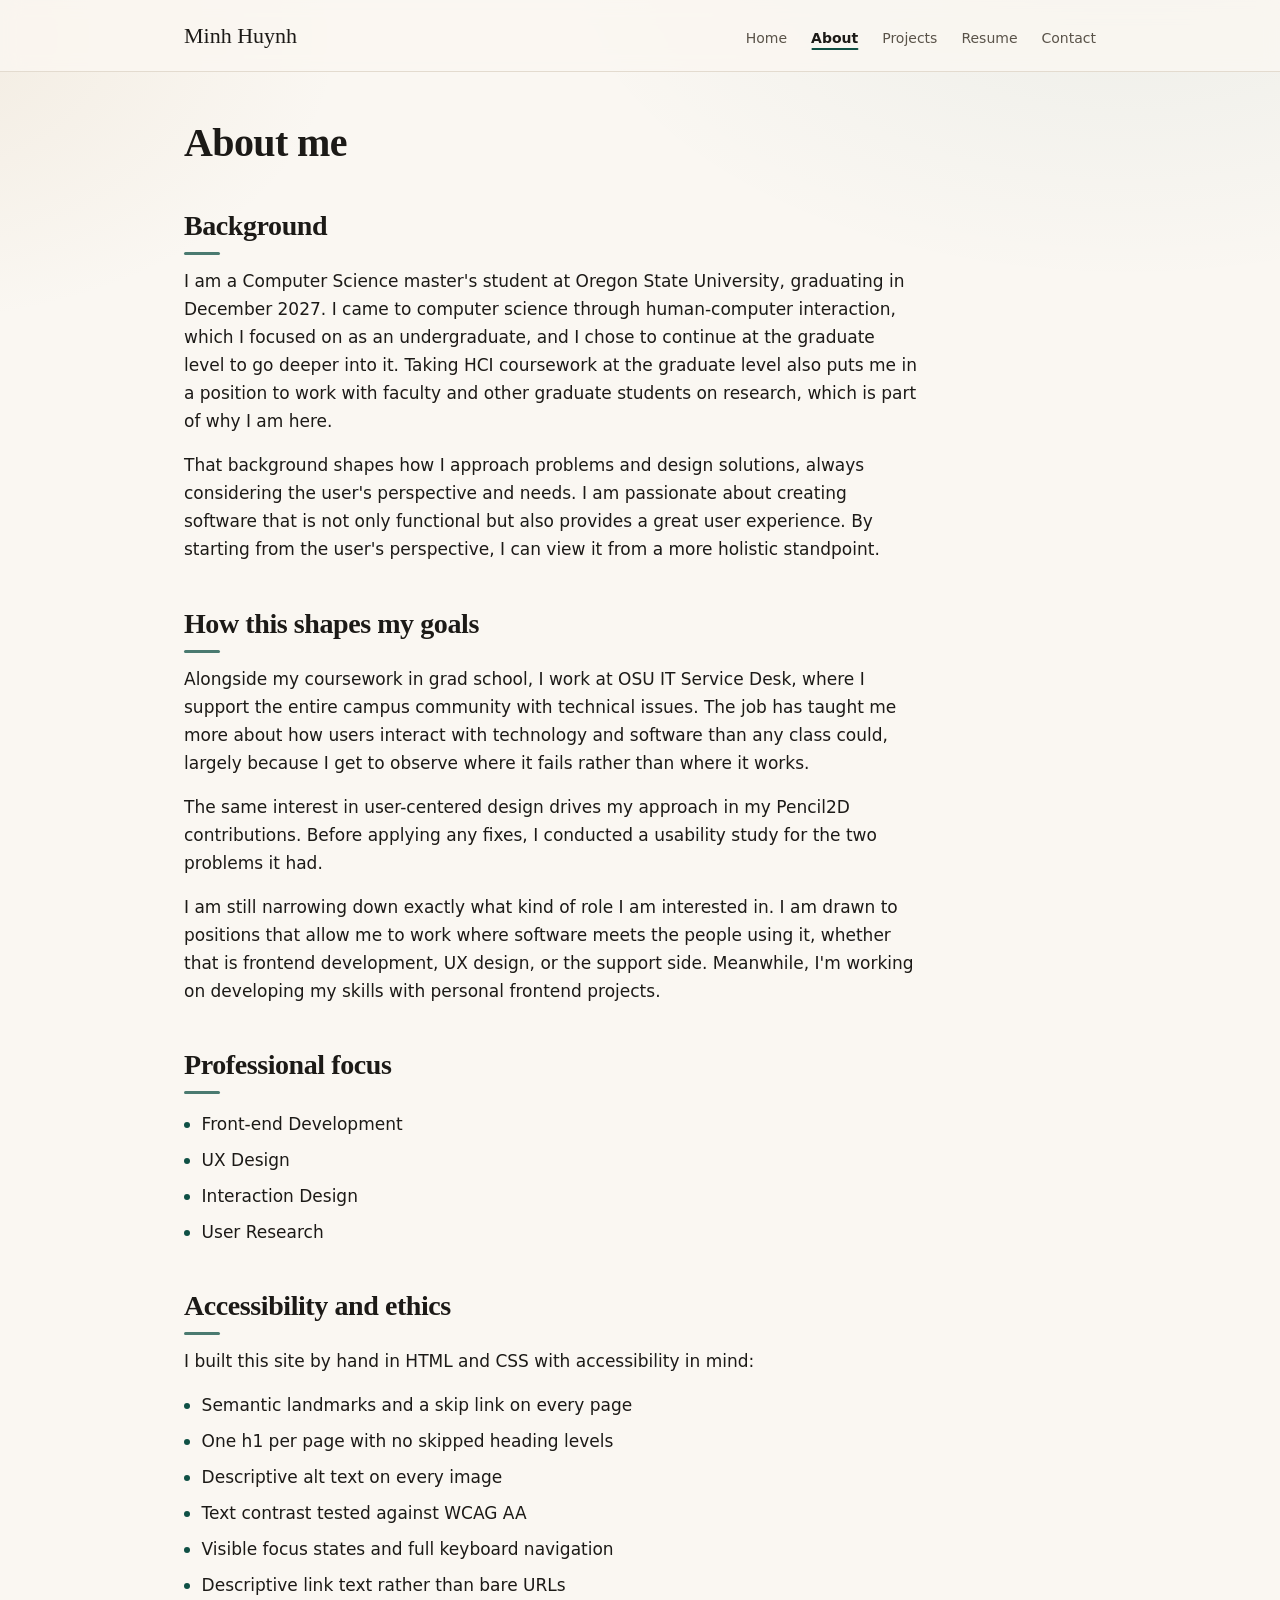
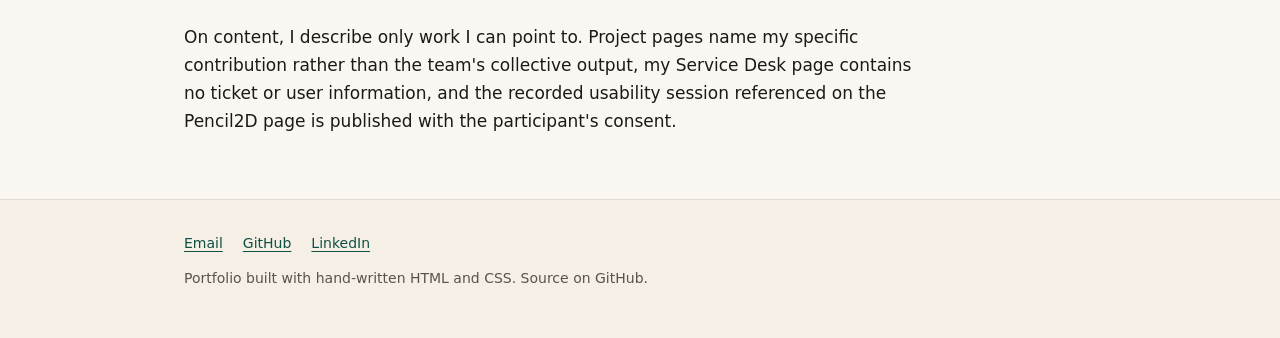
==== commit 2a3c69a3: "apply feedback" ====
--- a/about/index.html
+++ b/about/index.html
@@ -53,6 +53,20 @@
         <li>User Research</li>
       </ul>
     </section>
+
+    <section class="reveal" aria-labelledby="access">
+      <h2 id="access">Accessibility and ethics</h2>
+      <p>I built this site by hand in HTML and CSS with accessibility in mind:</p>
+      <ul class="pill-list">
+        <li>Semantic landmarks and a skip link on every page</li>
+        <li>One h1 per page with no skipped heading levels</li>
+        <li>Descriptive alt text on every image</li>
+        <li>Text contrast tested against WCAG AA</li>
+        <li>Visible focus states and full keyboard navigation</li>
+        <li>Descriptive link text rather than bare URLs</li>
+      </ul>
+      <p>On content, I describe only work I can point to. Project pages name my specific contribution rather than the team's collective output, my Service Desk page contains no ticket or user information, and the recorded usability session referenced on the Pencil2D page is published with the participant's consent.</p>
+    </section>
   </div>
 
 </main>
